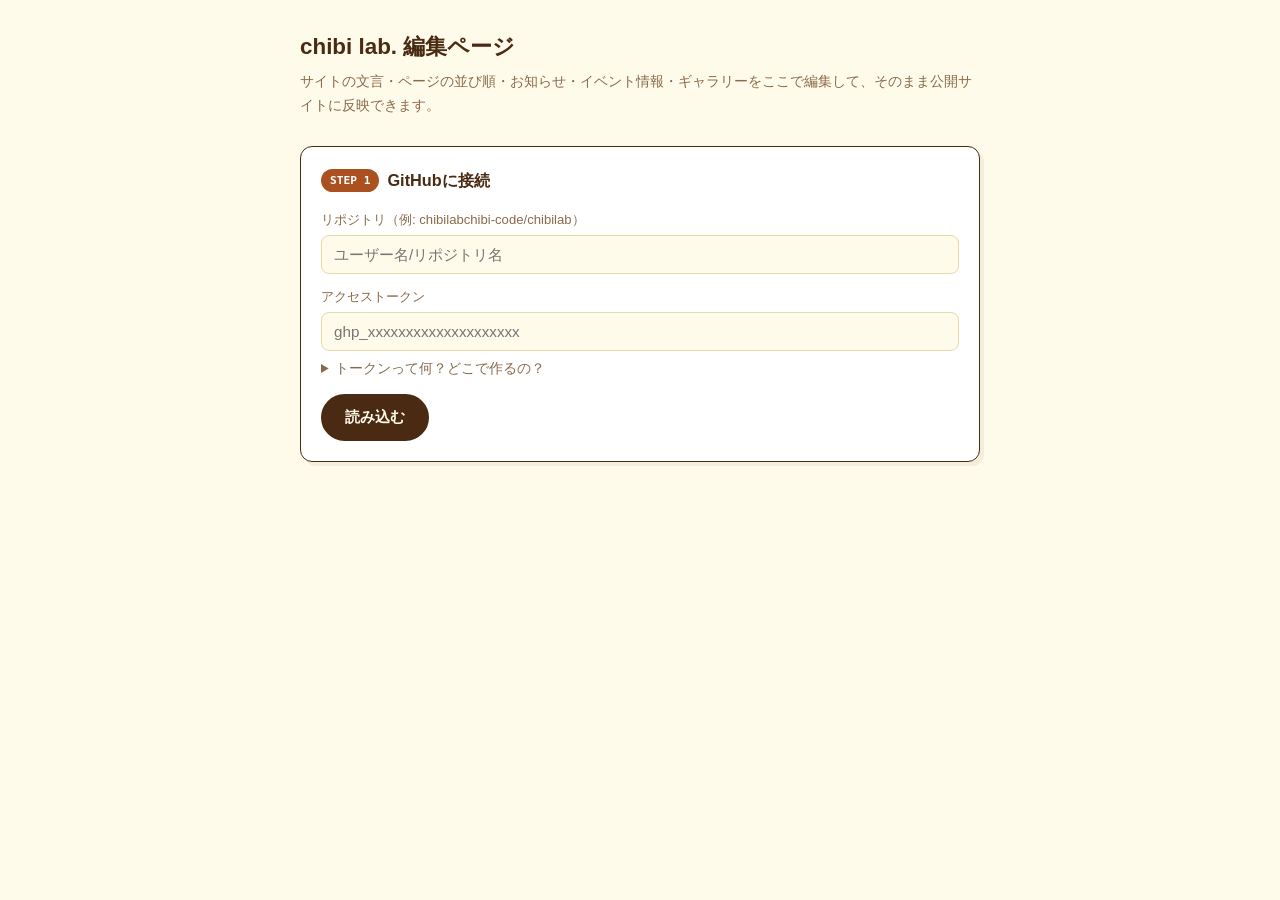
==== admin.html @ dc76e700 "Update repo references to the circle's own GitHub account (chibilabchibi-code/chibilab)" ====
<!DOCTYPE html>
<html lang="ja">
<head>
<meta charset="UTF-8">
<meta name="viewport" content="width=device-width, initial-scale=1.0">
<meta name="color-scheme" content="light only">
<meta name="theme-color" content="#FFFBEA">
<meta name="darkreader-lock" content="">
<title>chibi lab. 編集ページ（管理用・非公開推奨）</title>
<meta name="robots" content="noindex, nofollow">

<!--
  ============================================================
  このページについて
  ------------------------------------------------------------
  ・サイトの文言（ヒーロー・ABOUT・お問い合わせ）、お知らせ、イベント情報、
    ギャラリーを、コードを見ずに書き換えられる「編集フォーム」です。
  ・お知らせは「＋ お知らせを追加」で自由に何件でも追加でき、画像を付ける
    こともできます。
  ・「プレビュー」ボタンで、保存する前に実際の見た目をその場で確認できます。
  ・保存ボタンを押すと、GitHub上の script.js を直接書き換えて
    本番サイトに反映します（1〜2分で公開サイトに反映されます）。
  ・このページ自体は index.html / style.css / script.js と同じ
    リポジトリに admin.html（この見た目）＋ admin.js（この画面の処理）の
    2ファイルとして置いて使います。動作の中身を見たい・直したいときは
    admin.js を開いてください。
  ・くわしい使い方は README.md を見てください。
  ============================================================
-->

<style>
:root {
  --paper: #FFFBEA;
  --paper-alt: #FFF6C4;
  --ink: #4A2A12;
  --ink-soft: #8A6A4A;
  --teal: #AB511F;
  --teal-dark: #7F3F00;
  --amber: #D7862E;
  --magenta: #FF0080;
  --border: #E8D9A8;
  --radius: 12px;
}
* { box-sizing: border-box; }
html { background: var(--paper); color-scheme: light only; }
body {
  margin: 0;
  font-family: "Noto Sans JP", sans-serif;
  background: var(--paper);
  color: var(--ink);
  line-height: 1.7;
}
.wrap { max-width: 720px; margin: 0 auto; padding: 28px 20px 80px; }

h1 { font-size: 1.4rem; margin: 0 0 4px; }
.sub { color: var(--ink-soft); font-size: 0.88rem; margin: 0 0 28px; }

.panel {
  background: #fff;
  border: 1.5px solid var(--ink);
  border-radius: var(--radius);
  padding: 20px;
  margin-bottom: 22px;
  box-shadow: 4px 4px 0 rgba(74,42,18,0.06);
}

.panel h2 {
  font-size: 1.02rem;
  margin: 0 0 14px;
  display: flex;
  align-items: center;
  gap: 8px;
}

.badge {
  font-size: 0.7rem;
  font-family: monospace;
  padding: 2px 9px;
  border-radius: 999px;
  background: var(--teal);
  color: #fff;
}

label {
  display: block;
  font-size: 0.82rem;
  color: var(--ink-soft);
  margin: 12px 0 4px;
}
label:first-of-type { margin-top: 0; }

input[type=text], input[type=password], textarea {
  width: 100%;
  padding: 10px 12px;
  border: 1.5px solid var(--border);
  border-radius: 8px;
  font-family: inherit;
  font-size: 0.95rem;
  background: var(--paper);
  color: var(--ink);
}
textarea { resize: vertical; min-height: 60px; }
input:focus, textarea:focus {
  outline: none;
  border-color: var(--teal);
}

.event-card, .gallery-card {
  border: 1.5px solid var(--border);
  border-radius: 10px;
  padding: 14px 16px;
  margin-bottom: 12px;
  position: relative;
  background: var(--paper-alt);
  touch-action: none;
}

.section-card {
  border: 1.5px solid var(--ink);
  border-radius: 10px;
  padding: 16px 18px;
  margin-bottom: 16px;
  position: relative;
  background: #fff;
  touch-action: none;
}

.event-card input, .event-card textarea,
.gallery-card input,
.section-card > input, .section-card > textarea {
  touch-action: auto;
}

.items-editor { margin-top: 8px; }
.items-editor .event-card { background: var(--paper); }

.remove-btn {
  position: absolute;
  top: 10px;
  right: 10px;
  background: none;
  border: none;
  color: var(--magenta);
  font-size: 0.8rem;
  cursor: pointer;
  font-family: monospace;
}
.remove-btn:hover { text-decoration: underline; }

.add-btn {
  display: block;
  width: 100%;
  padding: 12px;
  border: 1.5px dashed var(--ink-soft);
  border-radius: 8px;
  background: none;
  color: var(--ink-soft);
  font-weight: 700;
  cursor: pointer;
  margin-top: 4px;
}
.add-btn:hover { border-color: var(--teal); color: var(--teal-dark); }

.row2 { display: grid; grid-template-columns: 1fr 1fr; gap: 12px; }

.image-field-row {
  display: flex;
  align-items: center;
  gap: 10px;
  margin-top: 6px;
  flex-wrap: wrap;
}
.image-thumb {
  width: 56px;
  height: 56px;
  object-fit: cover;
  border-radius: 6px;
  border: 1.5px solid var(--border);
  background: var(--paper);
}
.image-upload-btn {
  display: inline-block;
  padding: 8px 14px;
  border: 1.5px dashed var(--ink-soft);
  border-radius: 8px;
  color: var(--ink-soft);
  font-size: 0.85rem;
  font-weight: 700;
  cursor: pointer;
  white-space: nowrap;
}
.image-upload-btn:hover { border-color: var(--teal); color: var(--teal-dark); }
.image-upload-status {
  font-size: 0.8rem;
  font-family: monospace;
  color: var(--ink-soft);
}
.image-upload-status.busy { color: var(--teal-dark); }
.image-upload-status.err { color: var(--magenta); }

.save-bar {
  position: sticky;
  bottom: 0;
  background: var(--paper);
  border-top: 1.5px solid var(--ink);
  padding: 14px 20px;
  margin: 0 -20px -80px;
  display: flex;
  gap: 10px;
  align-items: center;
}

.preview-overlay {
  position: fixed;
  inset: 0;
  z-index: 100;
  background: rgba(29, 20, 10, 0.6);
  display: flex;
  flex-direction: column;
  padding: 16px;
}

.preview-bar {
  display: flex;
  justify-content: space-between;
  align-items: center;
  gap: 12px;
  color: #fff;
  font-size: 0.85rem;
  margin-bottom: 10px;
}

.preview-bar .btn {
  padding: 8px 18px;
  background: var(--paper);
}

.preview-frame {
  flex: 1;
  width: 100%;
  border: none;
  border-radius: 10px;
  background: #fff;
}

.btn {
  padding: 12px 22px;
  border-radius: 999px;
  border: 2px solid var(--ink);
  font-weight: 700;
  cursor: pointer;
  font-size: 0.92rem;
}
.btn-primary { background: var(--ink); color: var(--paper); }
.btn-primary:disabled { opacity: 0.5; cursor: default; }
.btn:disabled { opacity: 0.45; cursor: default; }

.drag-handle {
  cursor: grab;
  display: inline-block;
  padding: 6px 10px;
  margin-right: 6px;
  border-radius: 4px;
  color: var(--ink-soft);
  font-size: 0.95rem;
  user-select: none;
  vertical-align: middle;
  touch-action: none;
}
.drag-handle:hover { background: var(--border); color: var(--ink); }
.drag-handle:active { cursor: grabbing; }

.card-dragging {
  opacity: 0.92;
  box-shadow: 0 8px 18px rgba(74,42,18,0.28);
  position: relative;
  z-index: 2;
}

.status {
  font-size: 0.85rem;
  font-family: monospace;
}
.status.ok { color: var(--teal-dark); }
.status.err { color: var(--magenta); }
.status.busy { color: var(--ink-soft); }

.setup-note {
  font-size: 0.82rem;
  color: var(--ink-soft);
  background: var(--paper-alt);
  border-radius: 8px;
  padding: 12px 14px;
  margin-top: 10px;
}
.setup-note a { color: var(--teal-dark); }

details summary {
  cursor: pointer;
  font-size: 0.85rem;
  color: var(--ink-soft);
  margin-top: 6px;
}
</style>
</head>
<body>
<div class="wrap">
  <h1>chibi lab. 編集ページ</h1>
  <p class="sub">サイトの文言・ページの並び順・お知らせ・イベント情報・ギャラリーをここで編集して、そのまま公開サイトに反映できます。</p>

  <!-- 接続設定 -->
  <div class="panel">
    <h2><span class="badge">STEP 1</span> GitHubに接続</h2>
    <label>リポジトリ（例: chibilabchibi-code/chibilab）</label>
    <input type="text" id="repoInput" placeholder="ユーザー名/リポジトリ名">

    <label>アクセストークン</label>
    <input type="password" id="tokenInput" placeholder="ghp_xxxxxxxxxxxxxxxxxxxx">

    <details>
      <summary>トークンって何？どこで作るの？</summary>
      <div class="setup-note">
        GitHubの「Settings → Developer settings → Personal access tokens →
        Fine-grained tokens」から発行できます。<br>
        このリポジトリだけに絞った権限（Contents: Read and write）で作れば、
        万一トークンが漏れても他のリポジトリには影響しません。<br>
        発行したトークンはこのページのブラウザに保存されるだけで、
        外部には送信されません（GitHub本体との通信のみです）。
      </div>
    </details>

    <button class="btn btn-primary" id="connectBtn" style="margin-top:14px;">読み込む</button>
    <span class="status" id="connectStatus"></span>
  </div>

  <!-- サイト文言編集 -->
  <div class="panel" id="sitePanel" style="display:none;">
    <h2><span class="badge">STEP 2</span> サイト全体の文言</h2>

    <label>団体名（見出し上部の小さい文字）</label>
    <input type="text" id="site-heroOrg">

    <label>読み仮名（「chibi lab.」の後ろにつく文字）</label>
    <input type="text" id="site-heroKana">

    <label>キャッチコピー</label>
    <input type="text" id="site-heroTagline">

    <label>ヒーローの説明文</label>
    <textarea id="site-heroLead"></textarea>

    <label>ABOUT本文（1段落目）</label>
    <textarea id="site-aboutBody1"></textarea>

    <label>ABOUT本文（2段落目）</label>
    <textarea id="site-aboutBody2"></textarea>

    <label>ABOUTの活動ポイント（3つ）</label>
    <input type="text" id="site-aboutPoint1" style="margin-bottom:8px;">
    <input type="text" id="site-aboutPoint2" style="margin-bottom:8px;">
    <input type="text" id="site-aboutPoint3">

    <label>お問い合わせ本文</label>
    <textarea id="site-contactBody"></textarea>

    <label>お問い合わせメールアドレス</label>
    <input type="text" id="site-contactEmail">

    <label>お問い合わせフォームURL</label>
    <input type="text" id="site-contactFormUrl">

    <label>X（Twitter）URL</label>
    <input type="text" id="site-snsX" style="margin-bottom:8px;">
    <label>Instagram URL</label>
    <input type="text" id="site-snsInstagram" style="margin-bottom:8px;">
    <label>YouTube URL</label>
    <input type="text" id="site-snsYoutube">
  </div>

  <!-- ページの並び順 -->
  <div class="panel" id="orderPanel" style="display:none;">
    <h2><span class="badge" style="background:var(--magenta);">STEP 3</span> ページの並び順</h2>
    <p class="setup-note">
      ABOUT・お知らせ・イベント情報・ギャラリー・STEP7で作った追加セクションの
      表示順を、ドラッグで自由に入れ替えられます（並び順はナビゲーションにも
      反映されます）。追加セクションをABOUTより上に持ってくることもできます。
      固定ブロックの「非表示にする」を押すと、そのブロックごとサイトから消せます
      （中身は消えず、いつでも下のボタンから元に戻せます）。
    </p>
    <div id="orderList"></div>
    <div id="hiddenOrderList" style="margin-top:12px;"></div>
  </div>

  <!-- お知らせ編集 -->
  <div class="panel" id="topicsPanel" style="display:none;">
    <h2><span class="badge" style="background:var(--amber);color:var(--ink);">STEP 4</span> お知らせ</h2>
    <div id="topicsList"></div>
    <button class="add-btn" id="addTopicBtn">＋ お知らせを追加</button>
  </div>

  <!-- イベント編集 -->
  <div class="panel" id="eventsPanel" style="display:none;">
    <h2><span class="badge" style="background:var(--magenta);">STEP 5</span> イベント情報</h2>
    <div id="eventsList"></div>
    <button class="add-btn" id="addEventBtn">＋ イベントを追加</button>
  </div>

  <!-- ギャラリー編集 -->
  <div class="panel" id="galleryPanel" style="display:none;">
    <h2><span class="badge">STEP 6</span> ギャラリー</h2>
    <div id="galleryList"></div>
    <button class="add-btn" id="addPhotoBtn">＋ 写真を追加</button>
  </div>

  <!-- 追加セクション編集 -->
  <div class="panel" id="sectionsPanel" style="display:none;">
    <h2><span class="badge" style="background:var(--amber);color:var(--ink);">STEP 7</span> 新しいセクション</h2>
    <p class="setup-note">
      ABOUTやEVENTSと同じように、独立した新しいセクションをいくつでも自由に
      追加できます（工作紹介、リンク集、クイズなど）。上のナビゲーションにも
      自動で追加されます。サイト上でどこに表示するか（一番上にする、GALLERYの
      後ろにする等）や、不要になったセクションの削除は
      「STEP 3 ページの並び順」からまとめて操作できます。
    </p>
    <div id="sectionsList"></div>
    <button class="add-btn" id="addSectionBtn">＋ セクションを追加</button>
  </div>

  <div class="save-bar" id="saveBar" style="display:none;">
    <button class="btn" id="undoBtn" disabled>↶ 元に戻す</button>
    <button class="btn" id="restoreBtn">読み込み時点に復元</button>
    <button class="btn" id="previewBtn">プレビュー</button>
    <button class="btn btn-primary" id="saveBtn">保存してサイトに反映</button>
    <span class="status" id="saveStatus"></span>
  </div>
</div>

<!-- プレビュー -->
<div class="preview-overlay" id="previewOverlay" style="display:none;">
  <div class="preview-bar">
    <span>プレビュー（まだ保存されていません。実際の見た目の確認用です）</span>
    <button class="btn" id="closePreviewBtn">閉じる</button>
  </div>
  <iframe id="previewFrame" class="preview-frame" title="プレビュー"></iframe>
</div>

<script src="admin.js"></script>
</body>
</html>
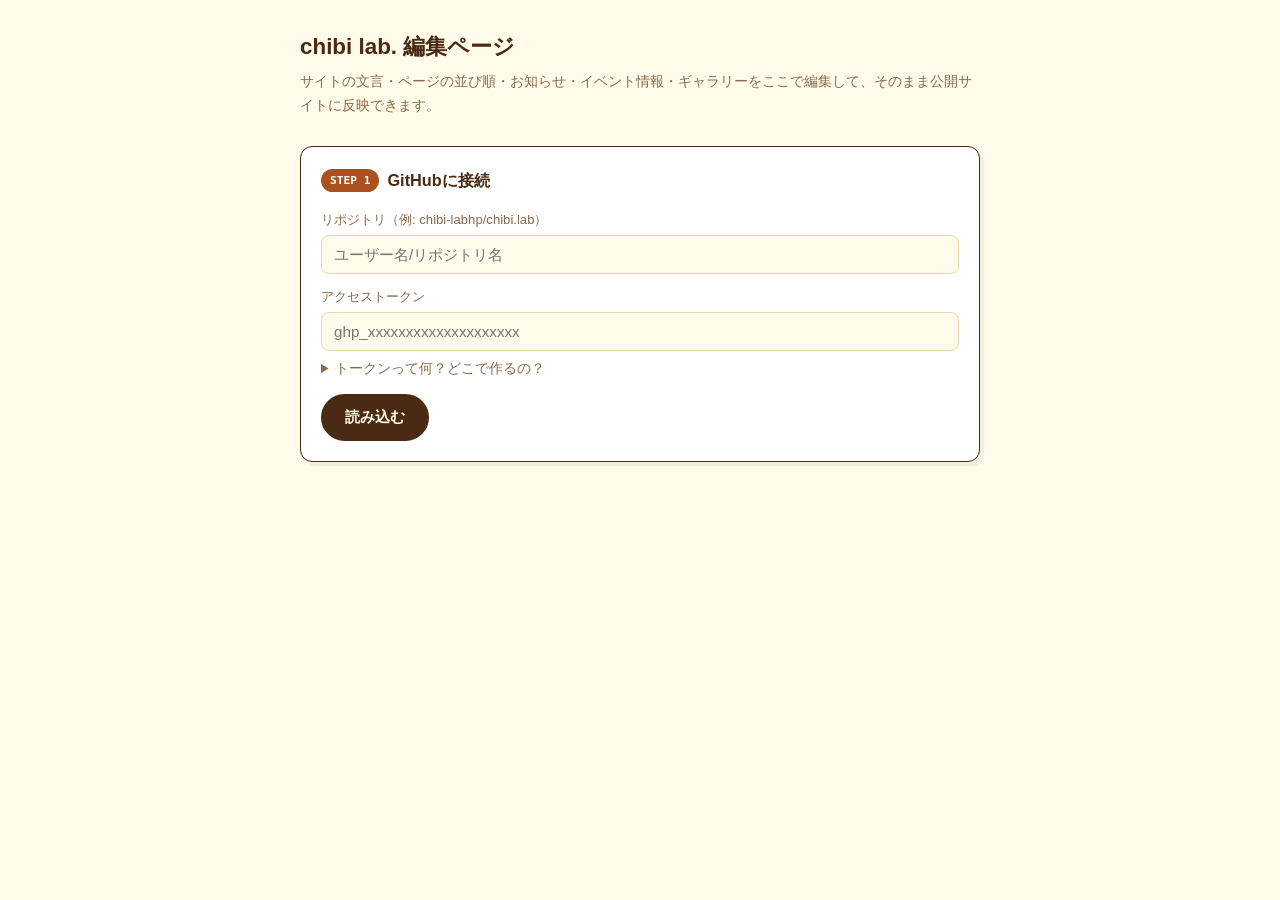
==== commit 5a64185c: "Update repo references to the circle's organization (chibi-labhp/chibi.lab)" ====
--- a/admin.html
+++ b/admin.html
@@ -311,7 +311,7 @@
   <!-- 接続設定 -->
   <div class="panel">
     <h2><span class="badge">STEP 1</span> GitHubに接続</h2>
-    <label>リポジトリ（例: chibilabchibi-code/chibilab）</label>
+    <label>リポジトリ（例: chibi-labhp/chibi.lab）</label>
     <input type="text" id="repoInput" placeholder="ユーザー名/リポジトリ名">
 
     <label>アクセストークン</label>
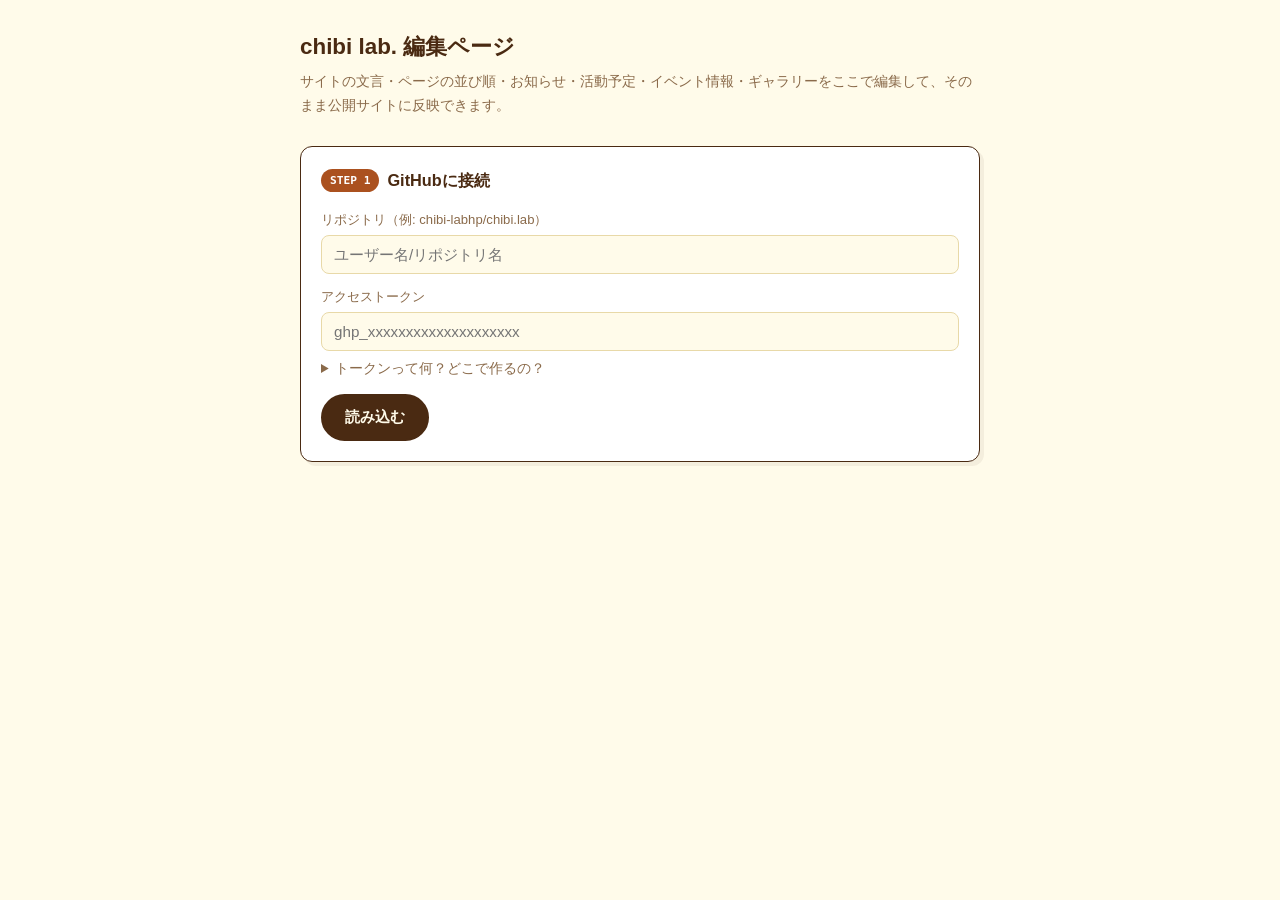
==== commit 87bee793: "活動予定セクションの追加・日付順の自動並び替え・管理ページの操作性改善 - SCHEDULE（活動予定）セクションを追加。日付を過ぎた予定は自動で非表示 - お知らせ・活動記録・ギャラリーは日付の新し" ====
--- a/admin.html
+++ b/admin.html
@@ -89,7 +89,7 @@
 }
 label:first-of-type { margin-top: 0; }
 
-input[type=text], input[type=password], textarea {
+input[type=text], input[type=password], input[type=date], textarea {
   width: 100%;
   padding: 10px 12px;
   border: 1.5px solid var(--border);
@@ -160,6 +160,36 @@
   margin-top: 4px;
 }
 .add-btn:hover { border-color: var(--teal); color: var(--teal-dark); }
+/* 「＋追加」は一覧の上に置き、新しいカードはそのすぐ下（一覧の先頭）に入る */
+.add-btn + div, .add-btn + .items-editor { margin-top: 12px; }
+
+/* 追加した直後のカードを少しの間目立たせる */
+.bg-choice { display: flex; gap: 10px; flex-wrap: wrap; }
+.bg-option {
+  display: inline-flex;
+  align-items: center;
+  gap: 8px;
+  margin: 0;
+  padding: 8px 14px;
+  border: 1.5px solid var(--border);
+  border-radius: 999px;
+  background: #fff;
+  color: var(--ink);
+  font-size: 0.88rem;
+  cursor: pointer;
+}
+.bg-option:has(input:checked) { border-color: var(--ink); font-weight: 700; }
+.bg-swatch {
+  width: 18px;
+  height: 18px;
+  border-radius: 50%;
+  border: 1.5px solid var(--ink-soft);
+}
+.just-added { animation: just-added 1.6s ease-out; }
+@keyframes just-added {
+  0%, 30% { border-color: var(--magenta); box-shadow: 0 0 0 3px rgba(255,0,128,0.18); }
+  100% { box-shadow: none; }
+}
 
 .row2 { display: grid; grid-template-columns: 1fr 1fr; gap: 12px; }
 
@@ -306,7 +336,7 @@
 <body>
 <div class="wrap">
   <h1>chibi lab. 編集ページ</h1>
-  <p class="sub">サイトの文言・ページの並び順・お知らせ・イベント情報・ギャラリーをここで編集して、そのまま公開サイトに反映できます。</p>
+  <p class="sub">サイトの文言・ページの並び順・お知らせ・活動予定・イベント情報・ギャラリーをここで編集して、そのまま公開サイトに反映できます。</p>
 
   <!-- 接続設定 -->
   <div class="panel">
@@ -381,7 +411,7 @@
   <div class="panel" id="orderPanel" style="display:none;">
     <h2><span class="badge" style="background:var(--magenta);">STEP 3</span> ページの並び順</h2>
     <p class="setup-note">
-      ABOUT・お知らせ・イベント情報・ギャラリー・STEP7で作った追加セクションの
+      ABOUT・お知らせ・活動予定・イベント情報・ギャラリー・STEP7で作った追加セクションの
       表示順を、ドラッグで自由に入れ替えられます（並び順はナビゲーションにも
       反映されます）。追加セクションをABOUTより上に持ってくることもできます。
       固定ブロックの「非表示にする」を押すと、そのブロックごとサイトから消せます
@@ -394,22 +424,39 @@
   <!-- お知らせ編集 -->
   <div class="panel" id="topicsPanel" style="display:none;">
     <h2><span class="badge" style="background:var(--amber);color:var(--ink);">STEP 4</span> お知らせ</h2>
+    <p class="setup-note">サイトでも、この一覧でも、日付の新しいものが自動で上に並びます。</p>
+    <button class="add-btn" id="addTopicBtn">＋ お知らせを追加</button>
     <div id="topicsList"></div>
-    <button class="add-btn" id="addTopicBtn">＋ お知らせを追加</button>
+  </div>
+
+  <!-- 活動予定編集 -->
+  <div class="panel" id="schedulePanel" style="display:none;">
+    <h2><span class="badge" style="background:var(--amber);color:var(--ink);">STEP 4-2</span> 活動予定</h2>
+    <p class="setup-note">
+      これから参加・開催するイベントの告知です（サイトの「SCHEDULE / 活動予定」に表示）。
+      日付の近いものから順に自動で並びます。
+      日付はカレンダーから選びます。終了日（最終日）を過ぎた予定は
+      サイトに自動で表示されなくなります。終わった活動は「STEP 5 イベント情報」に
+      活動記録として追加してください。
+    </p>
+    <button class="add-btn" id="addScheduleBtn">＋ 活動予定を追加</button>
+    <div id="scheduleList"></div>
   </div>
 
   <!-- イベント編集 -->
   <div class="panel" id="eventsPanel" style="display:none;">
     <h2><span class="badge" style="background:var(--magenta);">STEP 5</span> イベント情報</h2>
+    <p class="setup-note">サイトでも、この一覧でも、日付の新しいものが自動で上に並びます。</p>
+    <button class="add-btn" id="addEventBtn">＋ イベントを追加</button>
     <div id="eventsList"></div>
-    <button class="add-btn" id="addEventBtn">＋ イベントを追加</button>
   </div>
 
   <!-- ギャラリー編集 -->
   <div class="panel" id="galleryPanel" style="display:none;">
     <h2><span class="badge">STEP 6</span> ギャラリー</h2>
+    <p class="setup-note">サイトでも、この一覧でも、撮影日の新しい写真が自動で上に並びます。</p>
+    <button class="add-btn" id="addPhotoBtn">＋ 写真を追加</button>
     <div id="galleryList"></div>
-    <button class="add-btn" id="addPhotoBtn">＋ 写真を追加</button>
   </div>
 
   <!-- 追加セクション編集 -->
@@ -444,6 +491,6 @@
   <iframe id="previewFrame" class="preview-frame" title="プレビュー"></iframe>
 </div>
 
-<script src="admin.js"></script>
+<script src="admin.js?v=20261019"></script>
 </body>
 </html>
